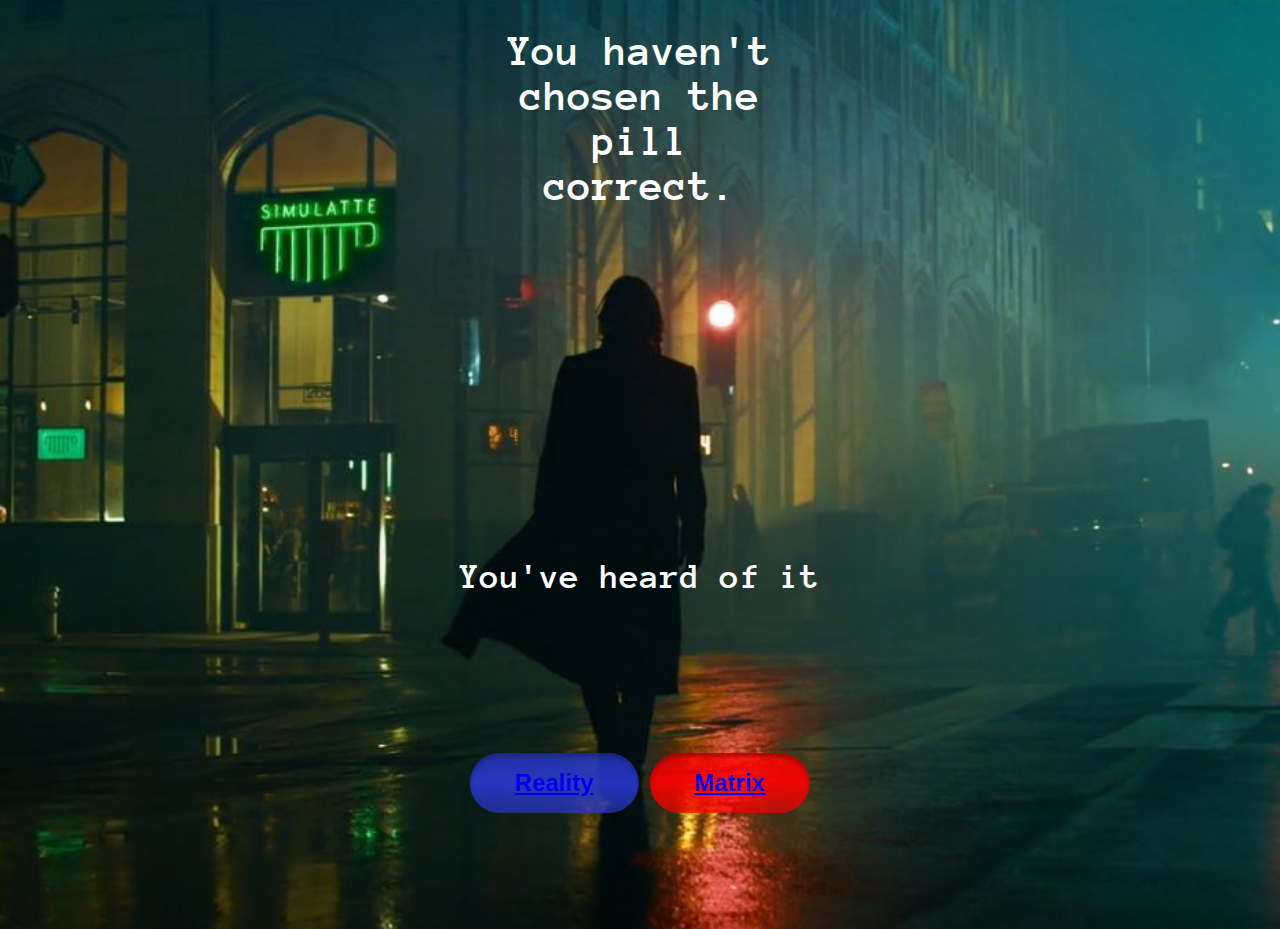
==== MATRIX.html @ ac8ab249 "primer commit" ====
<!DOCTYPE html>
<html lang="es">
    <head>
        <meta charset="UTF-8">
        <meta name="viewport" content="width=device-width, initial-scale=1.0">
        <title>Título de tu Página</title>
        <link rel="stylesheet" href="MatryxStyles.css">
        <link rel="stylesheet"
            href="https://fonts.googleapis.com/css2?family=Anonymous+Pro:wght@400;700&display=swap">

    </head>
    <body>
        <header>
            <h1>You haven't<br /> chosen the<br /> pill<br /> correct.</h1>
        </header>

        <main>
            <p class="heard">You've heard of it</p>
            <div class="pildoras">
                <button class="pil-azul"><a href="index.html">Reality</a></button>
                <button class="pil-roja"><a href="index.html">Matrix</a></button>
                
            </div>
        </main>

    </body>
</html>
---- MatryxStyles.css ----
body {
    margin: 0;
    padding: 0;
    background-image: url(/imagenes/No_reality.jpg); /* Reemplaza 'ruta/de/tu/imagen.jpg' con la ubicación de tu imagen */
    background-size: cover;
    background-position: center;
    background-repeat: no-repeat; 
    height: 100vh; 
    font-family: 'Anonymous Pro', monospace;
    color:white;
  }

header {
    text-align: center;
    margin-top: 20px;
    font-size: 22px;
    }

.heard {
    font-size: 4vh;
    position:absolute;
    left:50%;
    text-align: center;
    top: 60%;
    transform: translate(-50%, -50%);
    font-weight: bold;
    width: 100%;
    }


.pildoras{
    position: absolute;
    top: 85%;
    left: 50%;
    transform: translate(-50%, -50%);
    display: block;
    text-align: center;
    padding: auto;
    font-size: 23px;
    cursor: pointer;
    border-radius: 5px;
    font-size: 20px;
}
.pil-azul {
    background: blue;
    cursor: pointer;
    border: none;
    padding: 16px 45px;
    color: azure;
    font-size: 24px;
    font-weight: bold;
    position: relative;
    border-radius: 98px;
    background: linear-gradient(180deg, rgba(41, 58, 211, 0.76) 0%, rgba(41, 58, 211, 0.89) 50.52%, rgba(41, 58, 211, 0.64) 100%);
    mix-blend-mode: plus-lighter;
    box-shadow: 0px 4px 4px 0px rgba(0, 0, 0, 0.25) inset;
    text-decoration: none;
    
}

.pil-roja {
    background: red;
    cursor: pointer;
    border: none;
    padding: 16px 45px;
    color: azure;
    font-size: 24px;
    font-weight: bold;
    position: relative;
    border-radius: 30px;
    border-radius: 98px;
    background: linear-gradient(180deg, rgba(255, 0, 0, 0.76) 0%, rgba(255, 0, 0, 0.89) 50.52%, rgba(255, 0, 0, 0.64) 100%);
    mix-blend-mode: plus-lighter;
    box-shadow: 0px 4px 4px 0px rgba(0, 0, 0, 0.25) inset;
    margin-top: 4vh;
    text-decoration: none;
}
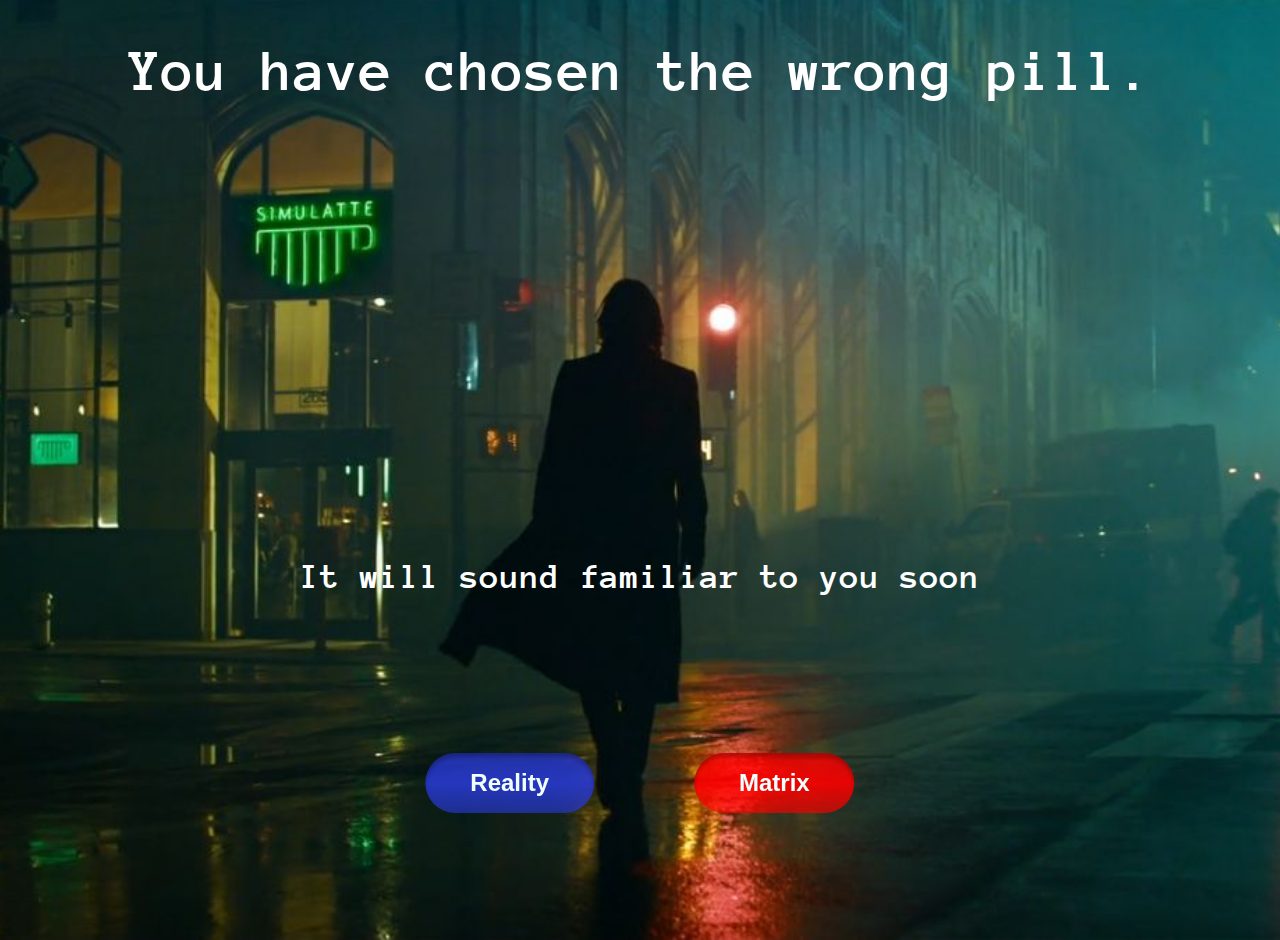
==== commit 58a8b76c: "screen3" ====
--- a/MATRIX.html
+++ b/MATRIX.html
@@ -7,21 +7,29 @@
         <link rel="stylesheet" href="MatryxStyles.css">
         <link rel="stylesheet"
             href="https://fonts.googleapis.com/css2?family=Anonymous+Pro:wght@400;700&display=swap">
+        
 
     </head>
     <body>
-        <header>
-            <h1>You haven't<br /> chosen the<br /> pill<br /> correct.</h1>
+        <header class="you">
+            <h1>You have chosen the wrong
+                pill.</h1>
         </header>
 
         <main>
-            <p class="heard">You've heard of it</p>
-            <div class="pildoras">
-                <button class="pil-azul"><a href="index.html">Reality</a></button>
-                <button class="pil-roja"><a href="index.html">Matrix</a></button>
-                
-            </div>
+            <p class="familiar">It will sound
+                familiar to you soon</p>
+            <section>
+                <div class="container-botoms">
+                    <article class="btn1">
+                        <button class="btnblue"><a href="index.html">Reality</a></button>
+                    </article>
+                    <article class="btn2">
+                        <button class="btnred"><a href="index.html">Matrix</a></button>
+                    </article>
+                </div>
+            </section>
         </main>
-
-    </body>
-</html>+        
+       
+</html>
--- a/MatryxStyles.css
+++ b/MatryxStyles.css
@@ -10,13 +10,19 @@
     color:white;
   }
 
-header {
-    text-align: center;
-    margin-top: 20px;
-    font-size: 22px;
-    }
+    .you {
+        text-align: center;
+        margin-top: 20px;
+        font-size: 30px;
+        animation: zoomIn 3s ease-in-out forwards;
+        width: 100%;
+      }
+      @keyframes zoomIn {
+        0% { transform: scale(0.1); }
+        100% { transform: scale(1); }
+      }
 
-.heard {
+.familiar {
     font-size: 4vh;
     position:absolute;
     left:50%;
@@ -25,10 +31,12 @@
     transform: translate(-50%, -50%);
     font-weight: bold;
     width: 100%;
+    white-space: pre-line; /* Permite saltos de línea */
     }
+    
 
 
-.pildoras{
+.container-botoms{
     position: absolute;
     top: 85%;
     left: 50%;
@@ -41,7 +49,7 @@
     border-radius: 5px;
     font-size: 20px;
 }
-.pil-azul {
+.btnblue {
     background: blue;
     cursor: pointer;
     border: none;
@@ -54,11 +62,12 @@
     background: linear-gradient(180deg, rgba(41, 58, 211, 0.76) 0%, rgba(41, 58, 211, 0.89) 50.52%, rgba(41, 58, 211, 0.64) 100%);
     mix-blend-mode: plus-lighter;
     box-shadow: 0px 4px 4px 0px rgba(0, 0, 0, 0.25) inset;
+    margin-top: 4vh;
     text-decoration: none;
     
 }
 
-.pil-roja {
+.btnred {
     background: red;
     cursor: pointer;
     border: none;
@@ -67,11 +76,109 @@
     font-size: 24px;
     font-weight: bold;
     position: relative;
-    border-radius: 30px;
     border-radius: 98px;
     background: linear-gradient(180deg, rgba(255, 0, 0, 0.76) 0%, rgba(255, 0, 0, 0.89) 50.52%, rgba(255, 0, 0, 0.64) 100%);
     mix-blend-mode: plus-lighter;
     box-shadow: 0px 4px 4px 0px rgba(0, 0, 0, 0.25) inset;
     margin-top: 4vh;
     text-decoration: none;
-}+}
+
+a {
+    text-decoration: none;
+    color: azure;
+}
+
+button.btnblue:hover::before{
+    content: "";
+    position: absolute;
+    top:0;
+    left:0;
+    z-index: -1;
+    width: 100%;
+    height: 100%;
+    background:linear-gradient(45deg,
+    green, darkred, darkgreen,
+    darkred, green, darkred,
+    darkgreen, darkred);
+    background-size: 1500%;
+    border-radius: 12px;
+    filter:blur(28px);
+    animation: glowing 20s linear infinite;
+}
+
+@keyframes glowing {
+    0% {
+        background-position: 0 0;
+    }
+
+    50% {
+        background-position: 400% 0;
+    }
+
+    100% {
+        background-position: 0 0;
+    }
+}
+
+button.btnred:hover::before{
+    content: "";
+    position: absolute;
+    top:0;
+    left:0;
+    z-index: -1;
+    width: 100%;
+    height: 100%;
+    background:linear-gradient(45deg,
+    green, darkred, darkgreen,
+    darkred, green, darkred,
+    darkgreen, darkred);
+    background-size: 1500%;
+    border-radius: 12px;
+    filter:blur(28px);
+    animation: glowing 20s linear infinite;
+}
+
+@keyframes glowing {
+    0% {
+        background-position: 0 0;
+    }
+
+    50% {
+        background-position: 400% 0;
+    }
+
+    100% {
+        background-position: 0 0;
+    }
+}
+
+
+    @media screen and (min-width: 720px) {
+        body {
+            background-clip: content-box; /* Puedes experimentar con otras opciones como padding-box o border-box */
+          }
+        .container-botoms {
+            display: flex;
+            justify-content: space-between;
+            
+        }
+    
+        .btnblue {
+            margin-right: 100px; /* Puedes ajustar el valor según sea necesario */
+        }
+    
+        .familiar {
+            white-space: nowrap;
+        }
+    }
+
+    @media screen and (min-width: 1440px){
+        
+    }
+
+
+
+   
+
+
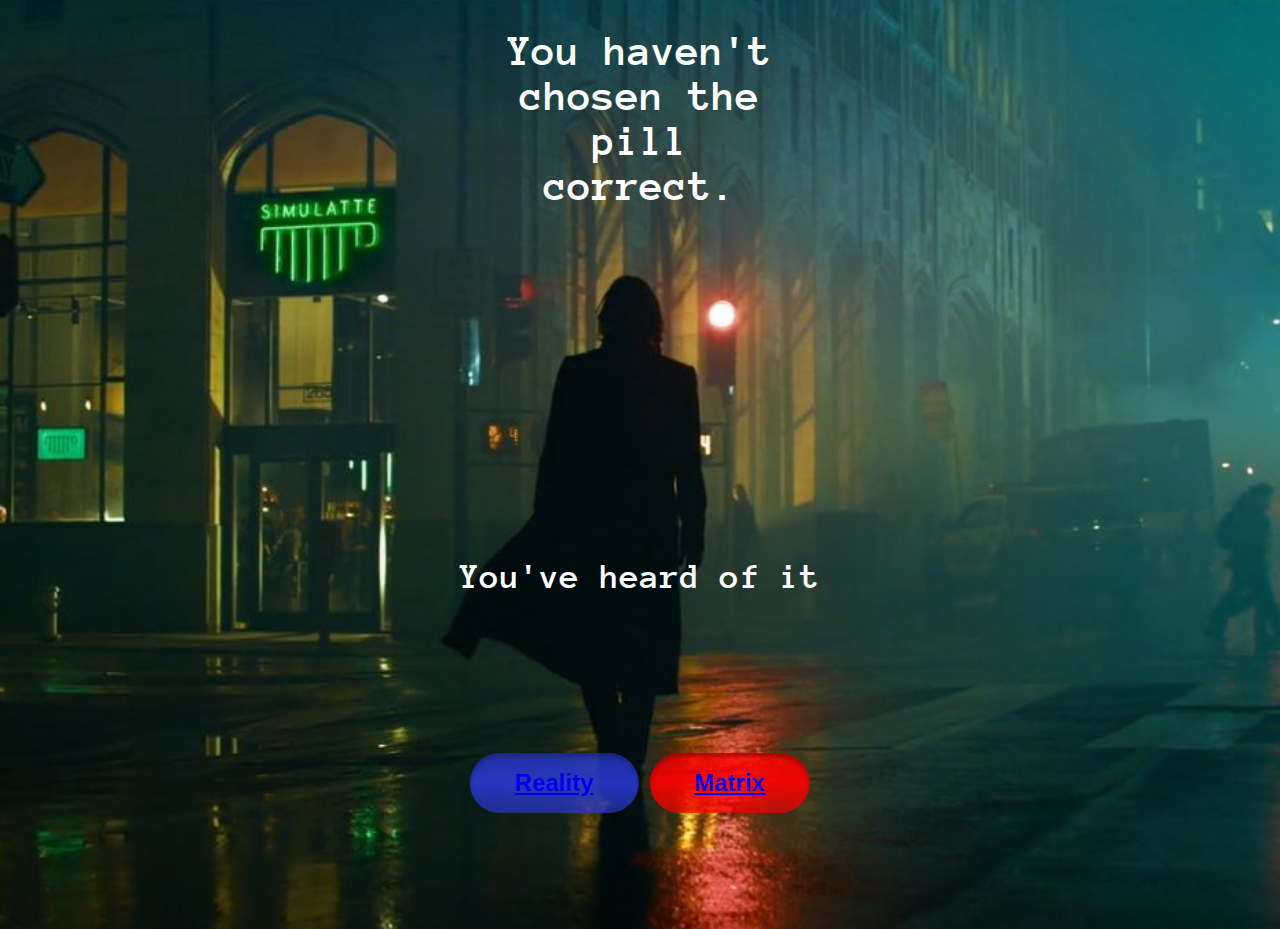
==== commit 192581aa: "Merge branch 'dev-elena' into develop" ====
--- a/MATRIX.html
+++ b/MATRIX.html
@@ -7,29 +7,21 @@
         <link rel="stylesheet" href="MatryxStyles.css">
         <link rel="stylesheet"
             href="https://fonts.googleapis.com/css2?family=Anonymous+Pro:wght@400;700&display=swap">
-        
 
     </head>
     <body>
-        <header class="you">
-            <h1>You have chosen the wrong
-                pill.</h1>
+        <header>
+            <h1>You haven't<br /> chosen the<br /> pill<br /> correct.</h1>
         </header>
 
         <main>
-            <p class="familiar">It will sound
-                familiar to you soon</p>
-            <section>
-                <div class="container-botoms">
-                    <article class="btn1">
-                        <button class="btnblue"><a href="index.html">Reality</a></button>
-                    </article>
-                    <article class="btn2">
-                        <button class="btnred"><a href="index.html">Matrix</a></button>
-                    </article>
-                </div>
-            </section>
+            <p class="heard">You've heard of it</p>
+            <div class="pildoras">
+                <button class="pil-azul"><a href="index.html">Reality</a></button>
+                <button class="pil-roja"><a href="index.html">Matrix</a></button>
+                
+            </div>
         </main>
-        
-       
-</html>
+
+    </body>
+</html>--- a/MatryxStyles.css
+++ b/MatryxStyles.css
@@ -10,19 +10,13 @@
     color:white;
   }
 
-    .you {
-        text-align: center;
-        margin-top: 20px;
-        font-size: 30px;
-        animation: zoomIn 3s ease-in-out forwards;
-        width: 100%;
-      }
-      @keyframes zoomIn {
-        0% { transform: scale(0.1); }
-        100% { transform: scale(1); }
-      }
+header {
+    text-align: center;
+    margin-top: 20px;
+    font-size: 22px;
+    }
 
-.familiar {
+.heard {
     font-size: 4vh;
     position:absolute;
     left:50%;
@@ -31,12 +25,10 @@
     transform: translate(-50%, -50%);
     font-weight: bold;
     width: 100%;
-    white-space: pre-line; /* Permite saltos de línea */
     }
-    
 
 
-.container-botoms{
+.pildoras{
     position: absolute;
     top: 85%;
     left: 50%;
@@ -49,7 +41,7 @@
     border-radius: 5px;
     font-size: 20px;
 }
-.btnblue {
+.pil-azul {
     background: blue;
     cursor: pointer;
     border: none;
@@ -62,12 +54,11 @@
     background: linear-gradient(180deg, rgba(41, 58, 211, 0.76) 0%, rgba(41, 58, 211, 0.89) 50.52%, rgba(41, 58, 211, 0.64) 100%);
     mix-blend-mode: plus-lighter;
     box-shadow: 0px 4px 4px 0px rgba(0, 0, 0, 0.25) inset;
-    margin-top: 4vh;
     text-decoration: none;
     
 }
 
-.btnred {
+.pil-roja {
     background: red;
     cursor: pointer;
     border: none;
@@ -76,109 +67,11 @@
     font-size: 24px;
     font-weight: bold;
     position: relative;
+    border-radius: 30px;
     border-radius: 98px;
     background: linear-gradient(180deg, rgba(255, 0, 0, 0.76) 0%, rgba(255, 0, 0, 0.89) 50.52%, rgba(255, 0, 0, 0.64) 100%);
     mix-blend-mode: plus-lighter;
     box-shadow: 0px 4px 4px 0px rgba(0, 0, 0, 0.25) inset;
     margin-top: 4vh;
     text-decoration: none;
-}
-
-a {
-    text-decoration: none;
-    color: azure;
-}
-
-button.btnblue:hover::before{
-    content: "";
-    position: absolute;
-    top:0;
-    left:0;
-    z-index: -1;
-    width: 100%;
-    height: 100%;
-    background:linear-gradient(45deg,
-    green, darkred, darkgreen,
-    darkred, green, darkred,
-    darkgreen, darkred);
-    background-size: 1500%;
-    border-radius: 12px;
-    filter:blur(28px);
-    animation: glowing 20s linear infinite;
-}
-
-@keyframes glowing {
-    0% {
-        background-position: 0 0;
-    }
-
-    50% {
-        background-position: 400% 0;
-    }
-
-    100% {
-        background-position: 0 0;
-    }
-}
-
-button.btnred:hover::before{
-    content: "";
-    position: absolute;
-    top:0;
-    left:0;
-    z-index: -1;
-    width: 100%;
-    height: 100%;
-    background:linear-gradient(45deg,
-    green, darkred, darkgreen,
-    darkred, green, darkred,
-    darkgreen, darkred);
-    background-size: 1500%;
-    border-radius: 12px;
-    filter:blur(28px);
-    animation: glowing 20s linear infinite;
-}
-
-@keyframes glowing {
-    0% {
-        background-position: 0 0;
-    }
-
-    50% {
-        background-position: 400% 0;
-    }
-
-    100% {
-        background-position: 0 0;
-    }
-}
-
-
-    @media screen and (min-width: 720px) {
-        body {
-            background-clip: content-box; /* Puedes experimentar con otras opciones como padding-box o border-box */
-          }
-        .container-botoms {
-            display: flex;
-            justify-content: space-between;
-            
-        }
-    
-        .btnblue {
-            margin-right: 100px; /* Puedes ajustar el valor según sea necesario */
-        }
-    
-        .familiar {
-            white-space: nowrap;
-        }
-    }
-
-    @media screen and (min-width: 1440px){
-        
-    }
-
-
-
-   
-
-
+}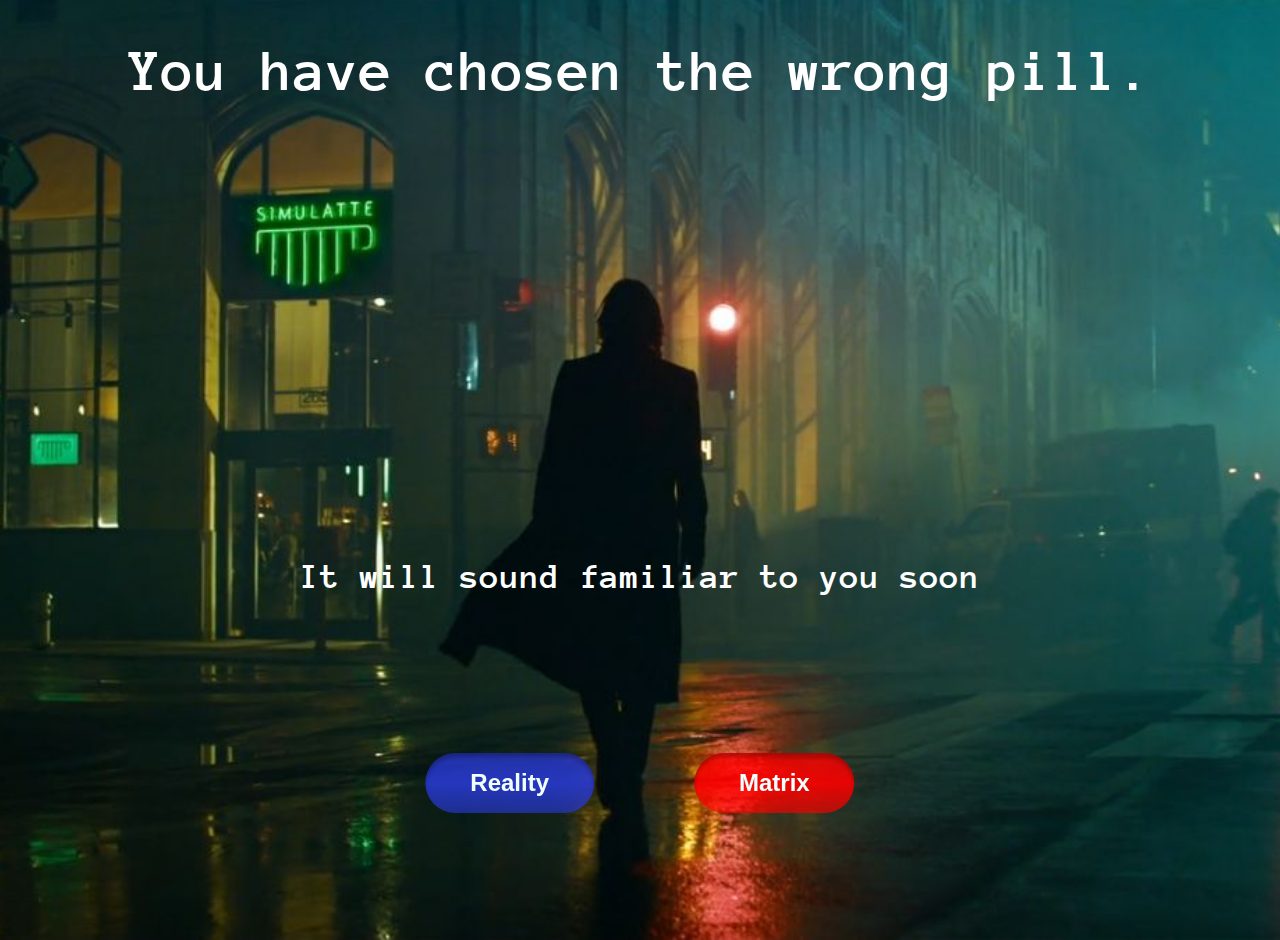
==== commit 4110caed: "Merge branch 'dev-elena' into develop" ====
--- a/MATRIX.html
+++ b/MATRIX.html
@@ -7,21 +7,29 @@
         <link rel="stylesheet" href="MatryxStyles.css">
         <link rel="stylesheet"
             href="https://fonts.googleapis.com/css2?family=Anonymous+Pro:wght@400;700&display=swap">
+        
 
     </head>
     <body>
-        <header>
-            <h1>You haven't<br /> chosen the<br /> pill<br /> correct.</h1>
+        <header class="you">
+            <h1>You have chosen the wrong
+                pill.</h1>
         </header>
 
         <main>
-            <p class="heard">You've heard of it</p>
-            <div class="pildoras">
-                <button class="pil-azul"><a href="index.html">Reality</a></button>
-                <button class="pil-roja"><a href="index.html">Matrix</a></button>
-                
-            </div>
+            <p class="familiar">It will sound
+                familiar to you soon</p>
+            <section>
+                <div class="container-botoms">
+                    <article class="btn1">
+                        <button class="btnblue"><a href="index.html">Reality</a></button>
+                    </article>
+                    <article class="btn2">
+                        <button class="btnred"><a href="index.html">Matrix</a></button>
+                    </article>
+                </div>
+            </section>
         </main>
-
-    </body>
-</html>+        
+       
+</html>
--- a/MatryxStyles.css
+++ b/MatryxStyles.css
@@ -10,13 +10,19 @@
     color:white;
   }
 
-header {
-    text-align: center;
-    margin-top: 20px;
-    font-size: 22px;
-    }
+    .you {
+        text-align: center;
+        margin-top: 20px;
+        font-size: 30px;
+        animation: zoomIn 3s ease-in-out forwards;
+        width: 100%;
+      }
+      @keyframes zoomIn {
+        0% { transform: scale(0.1); }
+        100% { transform: scale(1); }
+      }
 
-.heard {
+.familiar {
     font-size: 4vh;
     position:absolute;
     left:50%;
@@ -25,10 +31,12 @@
     transform: translate(-50%, -50%);
     font-weight: bold;
     width: 100%;
+    white-space: pre-line; /* Permite saltos de línea */
     }
+    
 
 
-.pildoras{
+.container-botoms{
     position: absolute;
     top: 85%;
     left: 50%;
@@ -41,7 +49,7 @@
     border-radius: 5px;
     font-size: 20px;
 }
-.pil-azul {
+.btnblue {
     background: blue;
     cursor: pointer;
     border: none;
@@ -54,11 +62,12 @@
     background: linear-gradient(180deg, rgba(41, 58, 211, 0.76) 0%, rgba(41, 58, 211, 0.89) 50.52%, rgba(41, 58, 211, 0.64) 100%);
     mix-blend-mode: plus-lighter;
     box-shadow: 0px 4px 4px 0px rgba(0, 0, 0, 0.25) inset;
+    margin-top: 4vh;
     text-decoration: none;
     
 }
 
-.pil-roja {
+.btnred {
     background: red;
     cursor: pointer;
     border: none;
@@ -67,11 +76,109 @@
     font-size: 24px;
     font-weight: bold;
     position: relative;
-    border-radius: 30px;
     border-radius: 98px;
     background: linear-gradient(180deg, rgba(255, 0, 0, 0.76) 0%, rgba(255, 0, 0, 0.89) 50.52%, rgba(255, 0, 0, 0.64) 100%);
     mix-blend-mode: plus-lighter;
     box-shadow: 0px 4px 4px 0px rgba(0, 0, 0, 0.25) inset;
     margin-top: 4vh;
     text-decoration: none;
-}+}
+
+a {
+    text-decoration: none;
+    color: azure;
+}
+
+button.btnblue:hover::before{
+    content: "";
+    position: absolute;
+    top:0;
+    left:0;
+    z-index: -1;
+    width: 100%;
+    height: 100%;
+    background:linear-gradient(45deg,
+    green, darkred, darkgreen,
+    darkred, green, darkred,
+    darkgreen, darkred);
+    background-size: 1500%;
+    border-radius: 12px;
+    filter:blur(28px);
+    animation: glowing 20s linear infinite;
+}
+
+@keyframes glowing {
+    0% {
+        background-position: 0 0;
+    }
+
+    50% {
+        background-position: 400% 0;
+    }
+
+    100% {
+        background-position: 0 0;
+    }
+}
+
+button.btnred:hover::before{
+    content: "";
+    position: absolute;
+    top:0;
+    left:0;
+    z-index: -1;
+    width: 100%;
+    height: 100%;
+    background:linear-gradient(45deg,
+    green, darkred, darkgreen,
+    darkred, green, darkred,
+    darkgreen, darkred);
+    background-size: 1500%;
+    border-radius: 12px;
+    filter:blur(28px);
+    animation: glowing 20s linear infinite;
+}
+
+@keyframes glowing {
+    0% {
+        background-position: 0 0;
+    }
+
+    50% {
+        background-position: 400% 0;
+    }
+
+    100% {
+        background-position: 0 0;
+    }
+}
+
+
+    @media screen and (min-width: 720px) {
+        body {
+            background-clip: content-box; /* Puedes experimentar con otras opciones como padding-box o border-box */
+          }
+        .container-botoms {
+            display: flex;
+            justify-content: space-between;
+            
+        }
+    
+        .btnblue {
+            margin-right: 100px; /* Puedes ajustar el valor según sea necesario */
+        }
+    
+        .familiar {
+            white-space: nowrap;
+        }
+    }
+
+    @media screen and (min-width: 1440px){
+        
+    }
+
+
+
+   
+
+
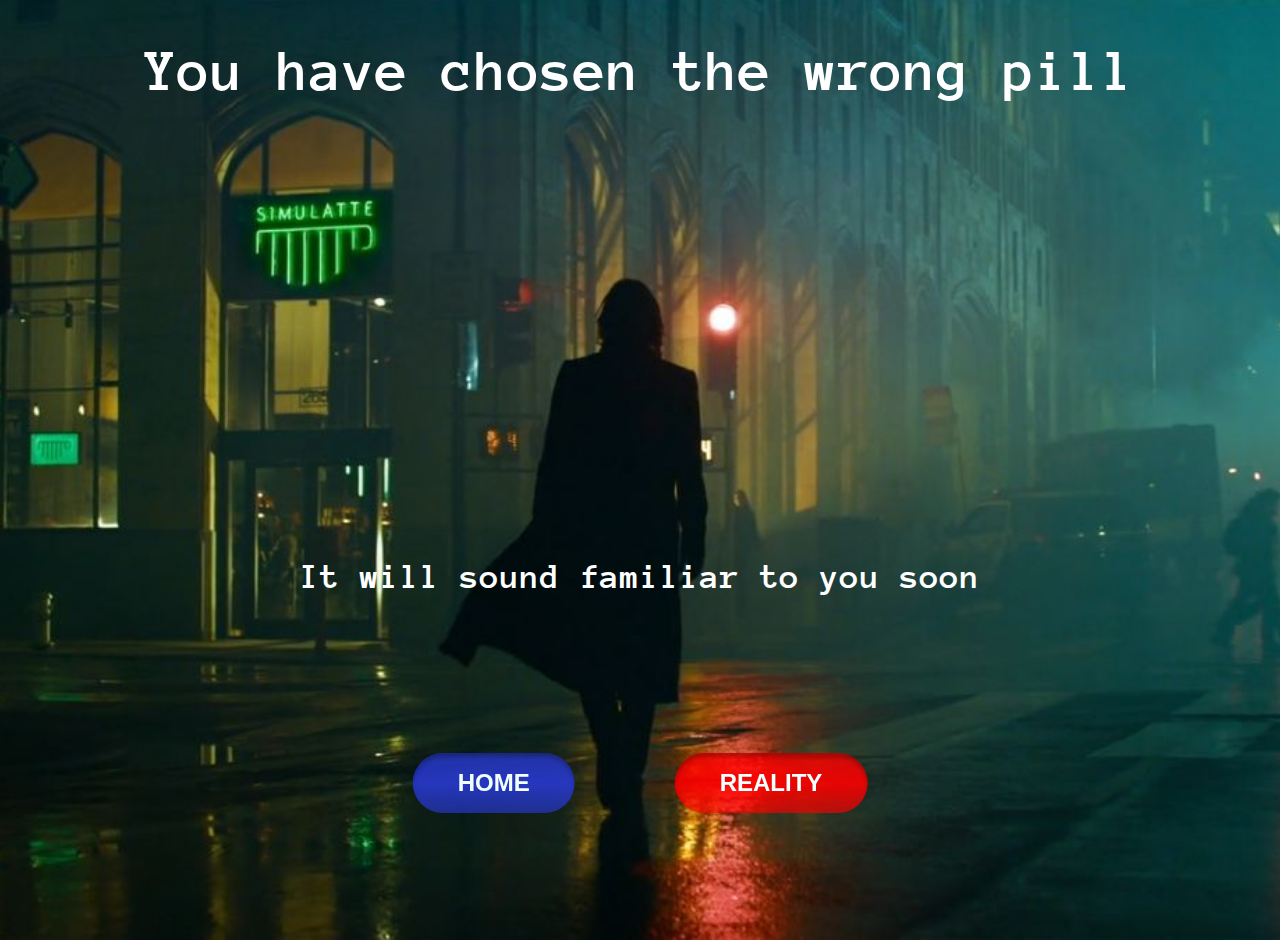
==== commit cb77a56f: "hotfix" ====
--- a/MATRIX.html
+++ b/MATRIX.html
@@ -13,7 +13,7 @@
     <body>
         <header class="you">
             <h1>You have chosen the wrong
-                pill.</h1>
+                pill</h1>
         </header>
 
         <main>
@@ -22,10 +22,10 @@
             <section>
                 <div class="container-botoms">
                     <article class="btn1">
-                        <button class="btnblue"><a href="index.html">Reality</a></button>
+                        <button class="btnblue"><a href="index.html">HOME</a></button>
                     </article>
                     <article class="btn2">
-                        <button class="btnred"><a href="index.html">Matrix</a></button>
+                        <button class="btnred"><a href="./Reality/Reality.html">REALITY</a></button>
                     </article>
                 </div>
             </section>
